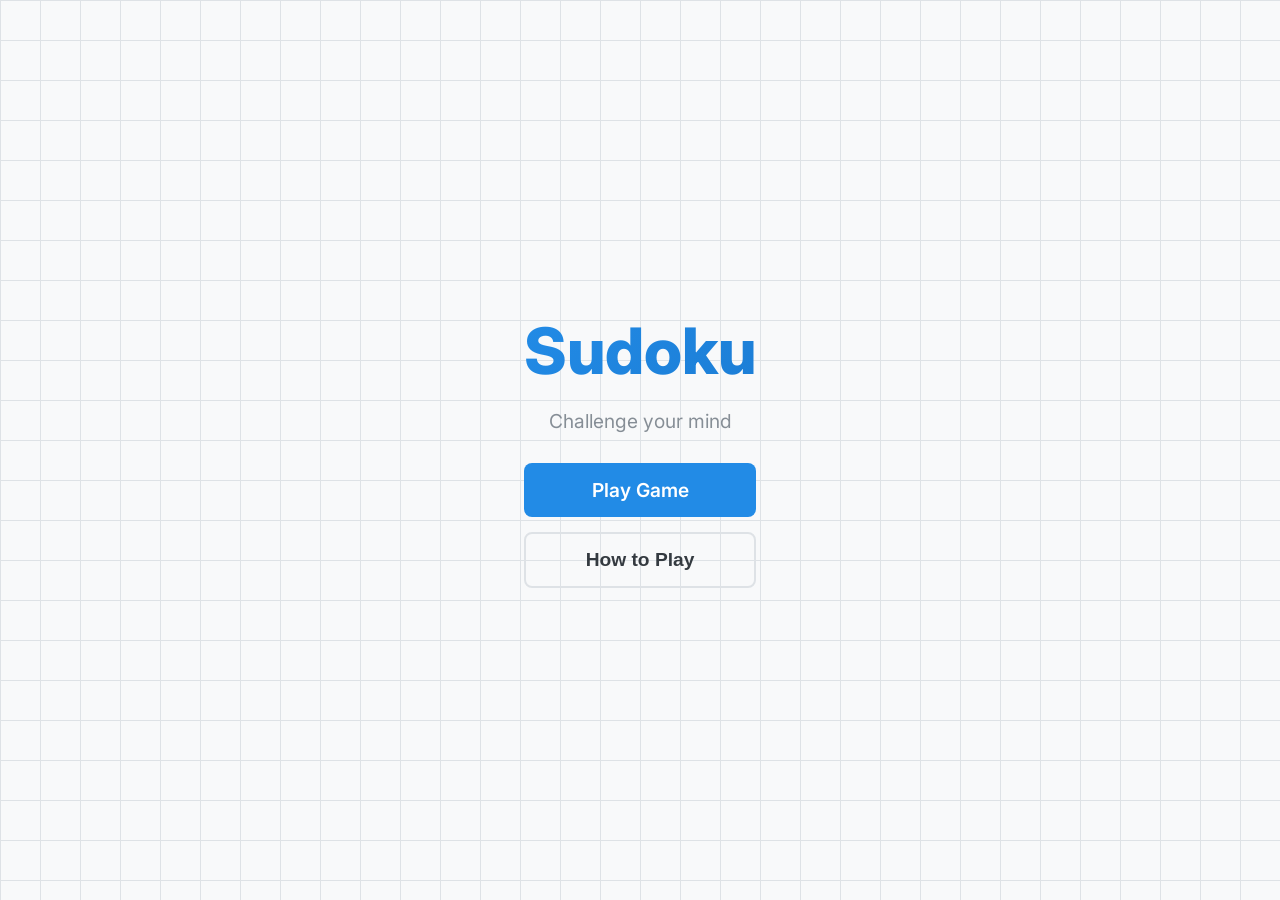
==== homepage.html @ 2845a226 "Migration" ====
<!DOCTYPE html>
<html lang="en">
<head>
    <meta charset="UTF-8">
    <meta name="viewport" content="width=device-width, initial-scale=1.0">
    <title>Sudoku - Home</title>
    <link rel="stylesheet" href="style.css">
    <link href="https://fonts.googleapis.com/css2?family=Inter:wght@400;500;600;700&display=swap" rel="stylesheet">
</head>
<body>
    <div id="bg-numbers" class="bg-numbers"></div>
    <div class="home-container">
        <div class="hero-section">
            <h1 class="main-title">Sudoku</h1>
            <p class="subtitle">Challenge your mind</p>
            
            <div class="home-actions">
                <a href="index.html" class="primary-btn large-btn">Play Game</a>
                <button id="how-to-play-btn" class="secondary-btn large-btn">How to Play</button>
            </div>
        </div>

        <div id="how-to-play-modal" class="modal hidden">
            <div class="modal-content">
                <div class="modal-header">
                    <h2>How to Play</h2>
                    <button id="close-modal-btn" class="close-btn">&times;</button>
                </div>
                <div class="modal-body">
                    <div class="instruction-step">
                        <span class="step-number">1</span>
                        <p>Fill the grid so that every row, column, and 3x3 box contains the digits 1 through 9.</p>
                    </div>
                    <div class="instruction-step">
                        <span class="step-number">2</span>
                        <p>Each number can only appear once in each row, column, and box.</p>
                    </div>
                    <div class="instruction-step">
                        <span class="step-number">3</span>
                        <p>Use logic to deduce the missing numbers. No guessing required!</p>
                    </div>
                    <div class="instruction-step">
                        <span class="step-number">4</span>
                        <p>Use <strong>Notes</strong> mode to jot down possibilities if you get stuck.</p>
                    </div>
                </div>
            </div>
        </div>
    </div>

    <script>
        // Simple script for the modal
        document.addEventListener('DOMContentLoaded', () => {
            const modal = document.getElementById('how-to-play-modal');
            const btn = document.getElementById('how-to-play-btn');
            const closeBtn = document.getElementById('close-modal-btn');

            // Check for dark mode preference
            if (window.matchMedia && window.matchMedia('(prefers-color-scheme: dark)').matches) {
                document.documentElement.setAttribute('data-theme', 'dark');
            }

            btn.addEventListener('click', () => {
                modal.classList.remove('hidden');
            });

            closeBtn.addEventListener('click', () => {
                modal.classList.add('hidden');
            });

            window.addEventListener('click', (e) => {
                if (e.target === modal) {
                    modal.classList.add('hidden');
                }
            });

            // Background Numbers Animation
            const bgContainer = document.getElementById('bg-numbers');
            const gridSize = 40; // Must match CSS background-size

            function spawnNumber() {
                const num = Math.floor(Math.random() * 9) + 1;
                const el = document.createElement('div');
                el.classList.add('bg-number');
                el.textContent = num;

                // Random grid position
                const cols = Math.ceil(window.innerWidth / gridSize);
                const rows = Math.ceil(window.innerHeight / gridSize);
                const c = Math.floor(Math.random() * cols);
                const r = Math.floor(Math.random() * rows);

                el.style.left = (c * gridSize) + 'px';
                el.style.top = (r * gridSize) + 'px';
                
                // Random animation duration
                const duration = 2000 + Math.random() * 3000;
                el.style.animation = `fadeNumber ${duration}ms ease-in-out forwards`;

                bgContainer.appendChild(el);

                setTimeout(() => {
                    el.remove();
                }, duration);
            }

            // Spawn a number every 300ms
            setInterval(spawnNumber, 300);
        });
    </script>
</body>
</html>
---- style.css ----
:root {
    --bg-color: #f8f9fa;
    --text-color: #343a40;
    --board-bg: #ffffff;
    --grid-line: #dee2e6;
    --grid-line-thick: #343a40;
    --cell-hover: #e9ecef;
    --selected-cell: #e7f5ff;
    --highlighted-cell: #f1f3f5;
    --same-num-highlight: #d0ebff;
    --primary-color: #228be6;
    --primary-hover: #1c7ed6;
    --secondary-color: #868e96;
    --error-color: #fa5252;
    --success-color: #40c057;
    --fixed-num-color: #212529;
    --user-num-color: #228be6;
    --shadow: 0 4px 6px rgba(0, 0, 0, 0.05);
    --radius: 8px;
    --font-family: 'Inter', -apple-system, BlinkMacSystemFont, sans-serif;
}

[data-theme="dark"] {
    --bg-color: #212529;
    --text-color: #f8f9fa;
    --board-bg: #343a40;
    --grid-line: #495057;
    --grid-line-thick: #adb5bd;
    --cell-hover: #3b4248;
    --selected-cell: #1864ab;
    --highlighted-cell: #2c3137;
    --same-num-highlight: #1971c2;
    --primary-color: #4dabf7;
    --primary-hover: #339af0;
    --secondary-color: #adb5bd;
    --error-color: #ff6b6b;
    --success-color: #51cf66;
    --fixed-num-color: #e9ecef;
    --user-num-color: #74c0fc;
    --shadow: 0 4px 6px rgba(0, 0, 0, 0.3);
}

* {
    box-sizing: border-box;
    margin: 0;
    padding: 0;
    user-select: none;
    -webkit-tap-highlight-color: transparent;
}

body {
    background-color: var(--bg-color);
    color: var(--text-color);
    font-family: var(--font-family);
    min-height: 100vh;
    display: flex;
    justify-content: center;
    transition: background-color 0.3s, color 0.3s;
}

.app-container {
    width: 100%;
    max-width: 500px;
    padding: 20px;
    display: flex;
    flex-direction: column;
    gap: 20px;
    height: 100vh; /* Full viewport height for mobile */
}

/* Header */
header {
    display: flex;
    flex-direction: column;
    gap: 15px;
}

.header-top {
    display: flex;
    justify-content: space-between;
    align-items: center;
}

h1 {
    font-size: 1.8rem;
    font-weight: 700;
}

.theme-toggle {
    cursor: pointer;
    padding: 8px;
    border-radius: 50%;
    transition: background-color 0.2s;
}

.theme-toggle:hover {
    background-color: var(--cell-hover);
}

.game-info {
    display: flex;
    justify-content: space-between;
    align-items: center;
}

.difficulty-selector {
    display: flex;
    background-color: var(--grid-line);
    padding: 4px;
    border-radius: 20px;
    gap: 4px;
}

.diff-btn {
    background: transparent;
    border: none;
    padding: 6px 12px;
    border-radius: 16px;
    font-size: 0.85rem;
    font-weight: 500;
    color: var(--text-color);
    cursor: pointer;
    transition: all 0.2s;
    opacity: 0.7;
}

.diff-btn.active {
    background-color: var(--board-bg);
    box-shadow: 0 2px 4px rgba(0,0,0,0.1);
    opacity: 1;
    color: var(--primary-color);
}

.timer {
    font-family: monospace;
    font-size: 1.1rem;
    font-weight: 600;
}

/* Board */
.game-board-container {
    flex: 1;
    display: flex;
    justify-content: center;
    align-items: center;
    width: 100%;
}

.board {
    display: grid;
    grid-template-columns: repeat(9, 1fr);
    grid-template-rows: repeat(9, 1fr);
    width: 100%;
    aspect-ratio: 1;
    background-color: var(--grid-line-thick);
    border: 2px solid var(--grid-line-thick);
    gap: 1px;
    box-shadow: var(--shadow);
}

.cell {
    background-color: var(--board-bg);
    display: flex;
    justify-content: center;
    align-items: center;
    font-size: 1.5rem;
    font-weight: 500;
    cursor: pointer;
    color: var(--user-num-color);
    position: relative;
}

/* Grid Lines Logic */
.cell:nth-child(3n) {
    border-right: 2px solid var(--grid-line-thick);
}
.cell:nth-child(9n) {
    border-right: none;
}
.cell:nth-child(n+19):nth-child(-n+27),
.cell:nth-child(n+46):nth-child(-n+54) {
    border-bottom: 2px solid var(--grid-line-thick);
}
/* Fix for gap based grid */
.board {
    gap: 0;
    background-color: var(--grid-line-thick);
}
.cell {
    border: 1px solid var(--grid-line);
}
.cell:nth-child(3n) {
    border-right: 2px solid var(--grid-line-thick);
}
.cell:nth-child(9n) {
    border-right: 1px solid var(--grid-line);
}
.cell:nth-child(n+19):nth-child(-n+27),
.cell:nth-child(n+46):nth-child(-n+54) {
    border-bottom: 2px solid var(--grid-line-thick);
}
.cell:nth-child(n+73) {
    border-bottom: none;
}
.cell:nth-child(9n) {
    border-right: none;
}

/* Cell States */
.cell.fixed {
    color: var(--fixed-num-color);
    font-weight: 700;
}

.cell.selected {
    background-color: var(--selected-cell);
}

.cell.highlighted {
    background-color: var(--highlighted-cell);
}

.cell.same-num {
    background-color: var(--same-num-highlight);
}

.cell.error {
    background-color: rgba(250, 82, 82, 0.2);
    color: var(--error-color);
}

/* Controls */
.controls-area {
    display: flex;
    flex-direction: column;
    gap: 15px;
    padding-bottom: 20px;
}

.numpad {
    display: grid;
    grid-template-columns: repeat(9, 1fr);
    gap: 5px;
}

.num-btn {
    aspect-ratio: 1; /* Square buttons */
    background-color: var(--board-bg);
    border: 1px solid var(--grid-line);
    border-radius: var(--radius);
    color: var(--primary-color);
    font-size: 1.2rem;
    font-weight: 600;
    cursor: pointer;
    transition: all 0.1s;
    display: flex;
    justify-content: center;
    align-items: center;
}

.num-btn:active {
    transform: scale(0.95);
    background-color: var(--cell-hover);
}

.action-buttons {
    display: flex;
    justify-content: space-around;
    gap: 10px;
}

.action-btn {
    display: flex;
    flex-direction: column;
    align-items: center;
    gap: 5px;
    background: none;
    border: none;
    color: var(--secondary-color);
    cursor: pointer;
    font-size: 0.8rem;
    font-weight: 500;
}

.action-btn svg {
    stroke: var(--secondary-color);
    transition: stroke 0.2s;
}

.action-btn:hover svg, .action-btn:active svg {
    stroke: var(--primary-color);
}
.action-btn:hover span, .action-btn:active span {
    color: var(--primary-color);
}

.game-actions {
    display: flex;
    gap: 15px;
}

.primary-btn, .secondary-btn {
    flex: 1;
    padding: 12px;
    border-radius: var(--radius);
    border: none;
    font-size: 1rem;
    font-weight: 600;
    cursor: pointer;
    transition: opacity 0.2s;
}

.primary-btn {
    background-color: var(--primary-color);
    color: white;
}

.secondary-btn {
    background-color: transparent;
    border: 2px solid var(--grid-line);
    color: var(--text-color);
}

.primary-btn:hover, .secondary-btn:hover {
    opacity: 0.9;
}

/* Toast Message */
.toast {
    position: fixed;
    bottom: 30px;
    left: 50%;
    transform: translateX(-50%);
    background-color: var(--text-color);
    color: var(--bg-color);
    padding: 10px 20px;
    border-radius: 20px;
    font-size: 0.9rem;
    opacity: 1;
    transition: opacity 0.3s;
    z-index: 100;
    box-shadow: 0 4px 12px rgba(0,0,0,0.15);
}

.toast.hidden {
    opacity: 0;
    pointer-events: none;
}

/* Responsive Adjustments */
@media (max-width: 400px) {
    .app-container {
        padding: 10px;
    }
    
    .cell {
        font-size: 1.2rem;
    }
    
    .numpad {
        gap: 3px;
    }
    
    .num-btn {
        font-size: 1rem;
        border-radius: 4px;
    }
}

@media (min-height: 800px) {
    .app-container {
        justify-content: center;
    }
}

/* Homepage Styles */
.home-container {
    display: flex;
    justify-content: center;
    align-items: center;
    min-height: 100vh;
    width: 100%;
    padding: 20px;
    background-image: 
        linear-gradient(var(--grid-line) 1px, transparent 1px),
        linear-gradient(90deg, var(--grid-line) 1px, transparent 1px);
    background-size: 40px 40px;
    background-position: 0 0;
}

.hero-section {
    text-align: center;
    display: flex;
    flex-direction: column;
    align-items: center;
    gap: 30px;
    animation: fadeIn 0.8s ease-out;
}

.main-title {
    font-size: 4rem;
    font-weight: 800;
    background: linear-gradient(135deg, var(--primary-color), var(--primary-hover));
    -webkit-background-clip: text;
    -webkit-text-fill-color: transparent;
    margin-bottom: 10px;
}

.subtitle {
    font-size: 1.2rem;
    color: var(--secondary-color);
    margin-top: -20px;
}

.home-actions {
    display: flex;
    flex-direction: column;
    gap: 15px;
    width: 100%;
    max-width: 300px;
}

.large-btn {
    padding: 15px 30px;
    font-size: 1.2rem;
    text-decoration: none;
    display: flex;
    justify-content: center;
    align-items: center;
    transition: transform 0.2s, box-shadow 0.2s;
}

.large-btn:hover {
    transform: translateY(-2px);
    box-shadow: 0 6px 12px rgba(0,0,0,0.15);
}

/* Modal Styles */
.modal {
    position: fixed;
    top: 0;
    left: 0;
    width: 100%;
    height: 100%;
    background-color: rgba(0, 0, 0, 0.5);
    display: flex;
    justify-content: center;
    align-items: center;
    z-index: 1000;
    opacity: 1;
    transition: opacity 0.3s;
    backdrop-filter: blur(5px);
}

.modal.hidden {
    opacity: 0;
    pointer-events: none;
}

.modal-content {
    background-color: var(--bg-color);
    padding: 30px;
    border-radius: 20px;
    width: 90%;
    max-width: 500px;
    box-shadow: 0 10px 25px rgba(0,0,0,0.2);
    transform: scale(1);
    transition: transform 0.3s;
    border: 1px solid var(--grid-line);
}

.modal.hidden .modal-content {
    transform: scale(0.9);
}

.modal-header {
    display: flex;
    justify-content: space-between;
    align-items: center;
    margin-bottom: 20px;
    border-bottom: 1px solid var(--grid-line);
    padding-bottom: 15px;
}

.modal-header h2 {
    color: var(--text-color);
    font-size: 1.5rem;
}

.close-btn {
    background: none;
    border: none;
    font-size: 2rem;
    color: var(--secondary-color);
    cursor: pointer;
    line-height: 1;
}

.close-btn:hover {
    color: var(--error-color);
}

.modal-body {
    display: flex;
    flex-direction: column;
    gap: 20px;
}

.instruction-step {
    display: flex;
    align-items: flex-start;
    gap: 15px;
}

.step-number {
    background-color: var(--primary-color);
    color: white;
    width: 30px;
    height: 30px;
    border-radius: 50%;
    display: flex;
    justify-content: center;
    align-items: center;
    font-weight: bold;
    flex-shrink: 0;
}

.instruction-step p {
    color: var(--text-color);
    line-height: 1.5;
    margin-top: 3px;
}

@keyframes fadeIn {
    from { opacity: 0; transform: translateY(20px); }
    to { opacity: 1; transform: translateY(0); }
}

.back-btn {
    color: var(--text-color);
    display: flex;
    align-items: center;
    justify-content: center;
    padding: 8px;
    border-radius: 50%;
    transition: background-color 0.2s;
}

.back-btn:hover {
    background-color: var(--cell-hover);
    color: var(--primary-color);
}

/* Background Numbers Animation */
.bg-numbers {
    position: fixed;
    top: 0;
    left: 0;
    width: 100%;
    height: 100%;
    pointer-events: none;
    z-index: 0; /* Behind content but above body background */
    overflow: hidden;
}

.home-container {
    position: relative;
    z-index: 1; /* Ensure content is above numbers */
}

.bg-number {
    position: absolute;
    font-family: var(--font-family);
    font-weight: bold;
    color: var(--text-color);
    opacity: 0;
    display: flex;
    justify-content: center;
    align-items: center;
    width: 40px; /* Match grid size */
    height: 40px;
    font-size: 1.2rem;
}

@keyframes fadeNumber {
    0% { opacity: 0; transform: scale(0.8); }
    50% { opacity: 0.15; transform: scale(1); } /* Subtle opacity */
    100% { opacity: 0; transform: scale(0.8); }
}
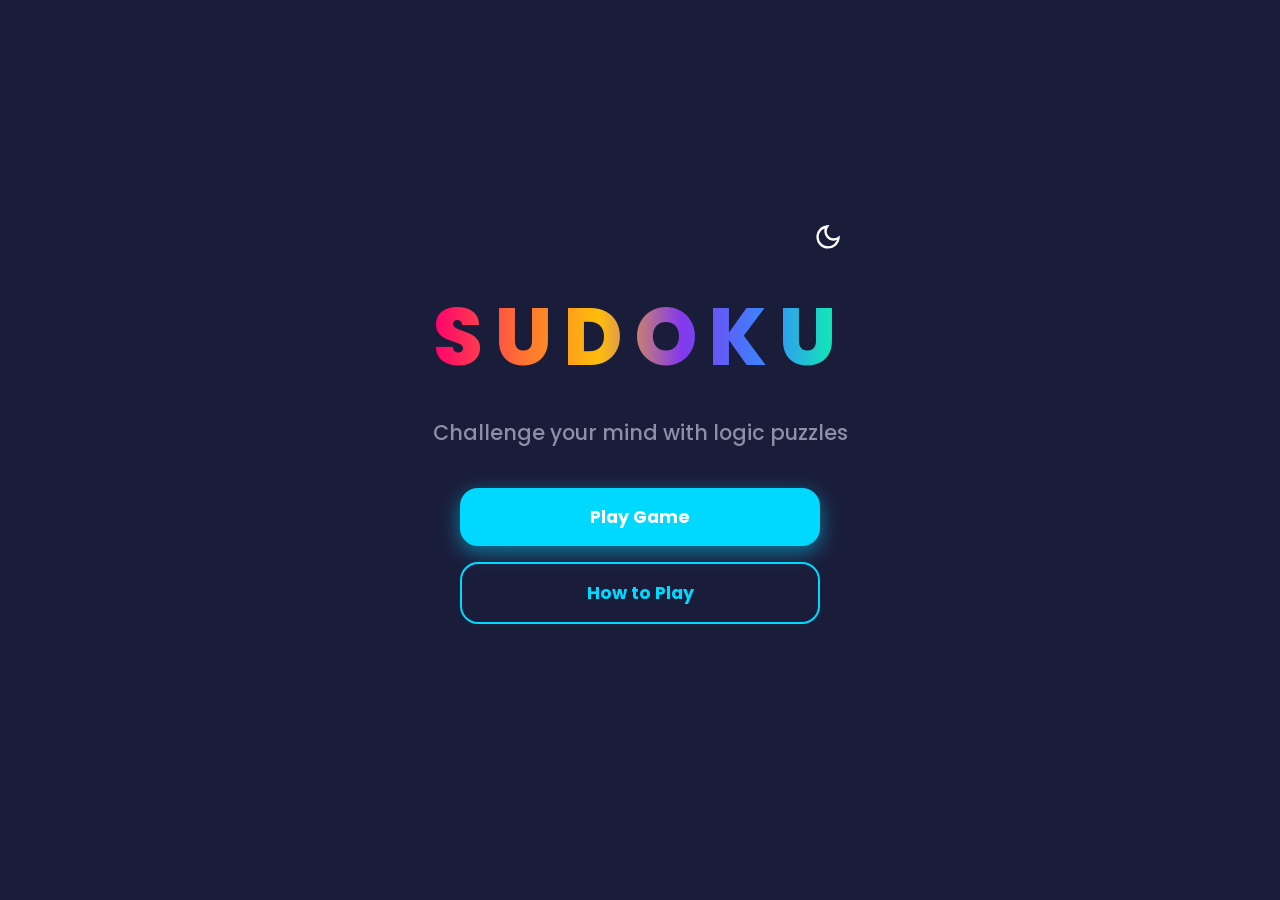
==== commit efd073f3: "updated ui" ====
--- a/homepage.html
+++ b/homepage.html
@@ -1,18 +1,28 @@
 <!DOCTYPE html>
-<html lang="en">
+<html lang="en" data-theme="dark">
 <head>
     <meta charset="UTF-8">
-    <meta name="viewport" content="width=device-width, initial-scale=1.0">
+    <meta name="viewport" content="width=device-width, initial-scale=1.0, maximum-scale=5.0, user-scalable=yes">
+    <meta name="description" content="Sudoku - Challenge your mind with logic puzzles">
     <title>Sudoku - Home</title>
     <link rel="stylesheet" href="style.css">
-    <link href="https://fonts.googleapis.com/css2?family=Inter:wght@400;500;600;700&display=swap" rel="stylesheet">
+    <link href="https://fonts.googleapis.com/css2?family=Poppins:wght@400;500;600;700;800&display=swap" rel="stylesheet">
 </head>
 <body>
-    <div id="bg-numbers" class="bg-numbers"></div>
     <div class="home-container">
         <div class="hero-section">
-            <h1 class="main-title">Sudoku</h1>
-            <p class="subtitle">Challenge your mind</p>
+            <div class="theme-toggle" id="theme-toggle" title="Toggle Theme">
+                <svg class="sun-icon" width="28" height="28" viewBox="0 0 24 24" fill="none" stroke="currentColor" stroke-width="2">
+                    <circle cx="12" cy="12" r="5"></circle>
+                    <path d="M12 1v2M12 21v2M4.22 4.22l1.42 1.42M18.36 18.36l1.42 1.42M1 12h2M21 12h2M4.22 19.78l1.42-1.42M18.36 5.64l1.42-1.42"></path>
+                </svg>
+                <svg class="moon-icon" width="28" height="28" viewBox="0 0 24 24" fill="none" stroke="currentColor" stroke-width="2">
+                    <path d="M21 12.79A9 9 0 1 1 11.21 3 7 7 0 0 0 21 12.79z"></path>
+                </svg>
+            </div>
+            
+            <h1 class="gradient-title hero-title">SUDOKU</h1>
+            <p class="subtitle">Challenge your mind with logic puzzles</p>
             
             <div class="home-actions">
                 <a href="index.html" class="primary-btn large-btn">Play Game</a>
@@ -23,7 +33,7 @@
         <div id="how-to-play-modal" class="modal hidden">
             <div class="modal-content">
                 <div class="modal-header">
-                    <h2>How to Play</h2>
+                    <h2>How to Play Sudoku</h2>
                     <button id="close-modal-btn" class="close-btn">&times;</button>
                 </div>
                 <div class="modal-body">
@@ -54,11 +64,17 @@
             const modal = document.getElementById('how-to-play-modal');
             const btn = document.getElementById('how-to-play-btn');
             const closeBtn = document.getElementById('close-modal-btn');
+            const themeToggle = document.getElementById('theme-toggle');
 
-            // Check for dark mode preference
-            if (window.matchMedia && window.matchMedia('(prefers-color-scheme: dark)').matches) {
-                document.documentElement.setAttribute('data-theme', 'dark');
-            }
+            // Theme toggle
+            themeToggle.addEventListener('click', () => {
+                const html = document.documentElement;
+                if (html.getAttribute('data-theme') === 'dark') {
+                    html.setAttribute('data-theme', 'light');
+                } else {
+                    html.setAttribute('data-theme', 'dark');
+                }
+            });
 
             btn.addEventListener('click', () => {
                 modal.classList.remove('hidden');
@@ -73,39 +89,6 @@
                     modal.classList.add('hidden');
                 }
             });
-
-            // Background Numbers Animation
-            const bgContainer = document.getElementById('bg-numbers');
-            const gridSize = 40; // Must match CSS background-size
-
-            function spawnNumber() {
-                const num = Math.floor(Math.random() * 9) + 1;
-                const el = document.createElement('div');
-                el.classList.add('bg-number');
-                el.textContent = num;
-
-                // Random grid position
-                const cols = Math.ceil(window.innerWidth / gridSize);
-                const rows = Math.ceil(window.innerHeight / gridSize);
-                const c = Math.floor(Math.random() * cols);
-                const r = Math.floor(Math.random() * rows);
-
-                el.style.left = (c * gridSize) + 'px';
-                el.style.top = (r * gridSize) + 'px';
-                
-                // Random animation duration
-                const duration = 2000 + Math.random() * 3000;
-                el.style.animation = `fadeNumber ${duration}ms ease-in-out forwards`;
-
-                bgContainer.appendChild(el);
-
-                setTimeout(() => {
-                    el.remove();
-                }, duration);
-            }
-
-            // Spawn a number every 300ms
-            setInterval(spawnNumber, 300);
         });
     </script>
 </body>
--- a/style.css
+++ b/style.css
@@ -1,43 +1,47 @@
 :root {
-    --bg-color: #f8f9fa;
-    --text-color: #343a40;
+    --bg-color: #f5f7fb;
+    --text-color: #1a1a2e;
     --board-bg: #ffffff;
-    --grid-line: #dee2e6;
-    --grid-line-thick: #343a40;
-    --cell-hover: #e9ecef;
-    --selected-cell: #e7f5ff;
-    --highlighted-cell: #f1f3f5;
-    --same-num-highlight: #d0ebff;
-    --primary-color: #228be6;
-    --primary-hover: #1c7ed6;
-    --secondary-color: #868e96;
-    --error-color: #fa5252;
-    --success-color: #40c057;
-    --fixed-num-color: #212529;
-    --user-num-color: #228be6;
-    --shadow: 0 4px 6px rgba(0, 0, 0, 0.05);
-    --radius: 8px;
-    --font-family: 'Inter', -apple-system, BlinkMacSystemFont, sans-serif;
+    --cell-bg: #fafbff;
+    --grid-line: #e8ecf5;
+    --grid-line-thick: #d0d5e3;
+    --cell-hover: #f0f3fb;
+    --selected-cell: #dfe6ff;
+    --highlighted-cell: #eef2ff;
+    --same-num-highlight: #d4ddff;
+    --primary-color: #c428d4;
+    --primary-hover: #b022c0;
+    --secondary-color: #8b8fa8;
+    --error-color: #ef4444;
+    --success-color: #10b981;
+    --fixed-num-color: #2a2a3e;
+    --user-num-color: #8338ec;
+    --shadow: 0 4px 12px rgba(0, 0, 0, 0.06);
+    --button-shadow: 0 4px 16px rgba(196, 40, 212, 0.35);
+    --radius: 16px;
+    --font-family: 'Poppins', -apple-system, BlinkMacSystemFont, sans-serif;
 }
 
 [data-theme="dark"] {
-    --bg-color: #212529;
-    --text-color: #f8f9fa;
-    --board-bg: #343a40;
-    --grid-line: #495057;
-    --grid-line-thick: #adb5bd;
-    --cell-hover: #3b4248;
-    --selected-cell: #1864ab;
-    --highlighted-cell: #2c3137;
-    --same-num-highlight: #1971c2;
-    --primary-color: #4dabf7;
-    --primary-hover: #339af0;
-    --secondary-color: #adb5bd;
-    --error-color: #ff6b6b;
-    --success-color: #51cf66;
-    --fixed-num-color: #e9ecef;
-    --user-num-color: #74c0fc;
-    --shadow: 0 4px 6px rgba(0, 0, 0, 0.3);
+    --bg-color: #1a1d3a;
+    --text-color: #ffffff;
+    --board-bg: #16192d;
+    --cell-bg: #17192d;
+    --grid-line: #353a5e;
+    --grid-line-thick: #484d72;
+    --cell-hover: #353a60;
+    --selected-cell: #4a68b8;
+    --highlighted-cell: #31365a;
+    --same-num-highlight: #5573c5;
+    --primary-color: #00d9ff;
+    --primary-hover: #00bfe6;
+    --secondary-color: #8b8fa8;
+    --error-color: #f87171;
+    --success-color: #34d399;
+    --fixed-num-color: #ffffff;
+    --user-num-color: #a8c5ff;
+    --shadow: 0 12px 40px rgba(0, 0, 0, 0.7);
+    --button-shadow: 0 6px 20px rgba(0, 217, 255, 0.5);
 }
 
 * {
@@ -55,86 +59,178 @@
     min-height: 100vh;
     display: flex;
     justify-content: center;
-    transition: background-color 0.3s, color 0.3s;
+    transition: background-color 0.3s ease, color 0.3s ease;
+    overflow-x: hidden;
 }
 
 .app-container {
     width: 100%;
     max-width: 500px;
-    padding: 20px;
+    padding: 16px;
     display: flex;
     flex-direction: column;
-    gap: 20px;
-    height: 100vh; /* Full viewport height for mobile */
+    gap: 16px;
+    min-height: 100vh;
+    max-height: 100vh;
+    margin: 0 auto;
+    overflow-y: auto;
 }
 
 /* Header */
 header {
     display: flex;
     flex-direction: column;
-    gap: 15px;
+    gap: 12px;
+    flex-shrink: 0;
 }
 
 .header-top {
-    display: flex;
-    justify-content: space-between;
-    align-items: center;
-}
-
-h1 {
-    font-size: 1.8rem;
-    font-weight: 700;
+    display: grid;
+    grid-template-columns: 40px 1fr 40px;
+    align-items: center;
+    gap: 8px;
+}
+
+.back-btn {
+    display: flex;
+    align-items: center;
+    justify-content: center;
+    width: 40px;
+    height: 40px;
+    border-radius: 50%;
+    background-color: transparent;
+    color: var(--text-color);
+    text-decoration: none;
+    transition: background-color 0.2s;
+}
+
+.back-btn:hover {
+    background-color: var(--cell-hover);
+}
+
+.back-btn svg {
+    stroke: var(--text-color);
+}
+
+.gradient-title {
+    font-size: 1.6rem;
+    font-weight: 800;
+    letter-spacing: 0.1em;
+    background: linear-gradient(90deg, 
+        #ff006e 0%, 
+        #ff6b35 20%, 
+        #ffbe0b 40%, 
+        #8338ec 60%, 
+        #3a86ff 80%, 
+        #06ffa5 100%
+    );
+    -webkit-background-clip: text;
+    -webkit-text-fill-color: transparent;
+    background-clip: text;
+    text-align: center;
+    margin: 0;
 }
 
 .theme-toggle {
     cursor: pointer;
-    padding: 8px;
+    width: 40px;
+    height: 40px;
+    display: flex;
+    align-items: center;
+    justify-content: center;
     border-radius: 50%;
     transition: background-color 0.2s;
+    position: relative;
 }
 
 .theme-toggle:hover {
     background-color: var(--cell-hover);
 }
 
+.theme-toggle svg {
+    position: absolute;
+    stroke: var(--text-color);
+    transition: opacity 0.3s, transform 0.3s;
+}
+
+[data-theme="dark"] .sun-icon {
+    opacity: 0;
+    transform: rotate(180deg);
+}
+
+[data-theme="dark"] .moon-icon {
+    opacity: 1;
+    transform: rotate(0deg);
+}
+
+[data-theme="light"] .sun-icon {
+    opacity: 1;
+    transform: rotate(0deg);
+}
+
+[data-theme="light"] .moon-icon {
+    opacity: 0;
+    transform: rotate(-180deg);
+}
+
 .game-info {
     display: flex;
     justify-content: space-between;
     align-items: center;
+    gap: 10px;
 }
 
 .difficulty-selector {
     display: flex;
-    background-color: var(--grid-line);
+    background-color: var(--cell-bg);
     padding: 4px;
-    border-radius: 20px;
+    border-radius: 24px;
     gap: 4px;
+    align-items: center;
 }
 
 .diff-btn {
     background: transparent;
     border: none;
-    padding: 6px 12px;
-    border-radius: 16px;
+    padding: 7px 14px;
+    border-radius: 20px;
     font-size: 0.85rem;
-    font-weight: 500;
+    font-weight: 600;
     color: var(--text-color);
     cursor: pointer;
-    transition: all 0.2s;
-    opacity: 0.7;
+    transition: all 0.2s ease;
+    font-family: var(--font-family);
+    white-space: nowrap;
 }
 
 .diff-btn.active {
-    background-color: var(--board-bg);
-    box-shadow: 0 2px 4px rgba(0,0,0,0.1);
-    opacity: 1;
+    background-color: var(--primary-color);
+    color: #ffffff;
+    box-shadow: var(--button-shadow);
+}
+
+.timer-container {
+    display: flex;
+    align-items: center;
+    gap: 6px;
+    background-color: var(--cell-bg);
+    padding: 7px 12px;
+    border-radius: 20px;
+    justify-content: center;
+}
+
+.timer-container svg {
+    stroke: var(--primary-color);
+}
+
+.timer {
+    font-family: 'Courier New', monospace;
+    font-size: 0.95rem;
+    font-weight: 700;
     color: var(--primary-color);
-}
-
-.timer {
-    font-family: monospace;
-    font-size: 1.1rem;
-    font-weight: 600;
+    min-width: 45px;
+    text-align: center;
+    line-height: 1;
 }
 
 /* Board */
@@ -144,6 +240,8 @@
     justify-content: center;
     align-items: center;
     width: 100%;
+    min-height: 0;
+    overflow: hidden;
 }
 
 .board {
@@ -151,59 +249,54 @@
     grid-template-columns: repeat(9, 1fr);
     grid-template-rows: repeat(9, 1fr);
     width: 100%;
+    max-width: 100%;
+    max-height: 100%;
     aspect-ratio: 1;
     background-color: var(--grid-line-thick);
-    border: 2px solid var(--grid-line-thick);
-    gap: 1px;
+    border-radius: 20px;
+    padding: 10px;
+    gap: 2px;
     box-shadow: var(--shadow);
+    overflow: hidden;
+    margin: 0;
 }
 
 .cell {
-    background-color: var(--board-bg);
-    display: flex;
-    justify-content: center;
-    align-items: center;
-    font-size: 1.5rem;
-    font-weight: 500;
+    background-color: var(--cell-bg);
+    display: flex;
+    justify-content: center;
+    align-items: center;
+    font-size: 1.2rem;
+    font-weight: 700;
     cursor: pointer;
     color: var(--user-num-color);
     position: relative;
-}
-
-/* Grid Lines Logic */
-.cell:nth-child(3n) {
-    border-right: 2px solid var(--grid-line-thick);
-}
-.cell:nth-child(9n) {
-    border-right: none;
-}
+    transition: all 0.15s ease;
+    border-radius: 4px;
+}
+
+/* Add thicker gaps between 3x3 blocks */
+.cell:nth-child(3n):not(:nth-child(9n)) {
+    margin-right: 4px;
+}
+
 .cell:nth-child(n+19):nth-child(-n+27),
 .cell:nth-child(n+46):nth-child(-n+54) {
-    border-bottom: 2px solid var(--grid-line-thick);
-}
-/* Fix for gap based grid */
-.board {
-    gap: 0;
-    background-color: var(--grid-line-thick);
-}
-.cell {
-    border: 1px solid var(--grid-line);
-}
-.cell:nth-child(3n) {
-    border-right: 2px solid var(--grid-line-thick);
-}
-.cell:nth-child(9n) {
-    border-right: 1px solid var(--grid-line);
-}
-.cell:nth-child(n+19):nth-child(-n+27),
-.cell:nth-child(n+46):nth-child(-n+54) {
-    border-bottom: 2px solid var(--grid-line-thick);
-}
-.cell:nth-child(n+73) {
-    border-bottom: none;
-}
-.cell:nth-child(9n) {
-    border-right: none;
+    margin-bottom: 4px;
+}
+
+/* Rounded corners for first and last cells */
+.cell:nth-child(1) {
+    border-top-left-radius: 16px;
+}
+.cell:nth-child(9) {
+    border-top-right-radius: 16px;
+}
+.cell:nth-child(73) {
+    border-bottom-left-radius: 16px;
+}
+.cell:nth-child(81) {
+    border-bottom-right-radius: 16px;
 }
 
 /* Cell States */
@@ -214,6 +307,9 @@
 
 .cell.selected {
     background-color: var(--selected-cell);
+    transform: scale(0.97);
+    box-shadow: 0 0 0 3px var(--primary-color), 0 4px 12px rgba(0, 217, 255, 0.3);
+    z-index: 10;
 }
 
 .cell.highlighted {
@@ -225,121 +321,187 @@
 }
 
 .cell.error {
-    background-color: rgba(250, 82, 82, 0.2);
+    background-color: rgba(248, 113, 113, 0.3);
     color: var(--error-color);
+    animation: shake 0.3s;
+}
+
+@keyframes shake {
+    0%, 100% { transform: translateX(0); }
+    25% { transform: translateX(-4px); }
+    75% { transform: translateX(4px); }
 }
 
 /* Controls */
 .controls-area {
     display: flex;
     flex-direction: column;
-    gap: 15px;
-    padding-bottom: 20px;
+    gap: 14px;
+    padding-bottom: 8px;
+    width: 100%;
+    flex-shrink: 0;
 }
 
 .numpad {
     display: grid;
     grid-template-columns: repeat(9, 1fr);
-    gap: 5px;
+    gap: 7px;
+    width: 100%;
 }
 
 .num-btn {
-    aspect-ratio: 1; /* Square buttons */
-    background-color: var(--board-bg);
-    border: 1px solid var(--grid-line);
-    border-radius: var(--radius);
-    color: var(--primary-color);
-    font-size: 1.2rem;
-    font-weight: 600;
+    aspect-ratio: 1;
+    width: 100%;
+    background-color: transparent;
+    border: none;
+    border-radius: 10px;
     cursor: pointer;
-    transition: all 0.1s;
-    display: flex;
-    justify-content: center;
-    align-items: center;
+    transition: all 0.2s ease;
+    display: flex;
+    justify-content: center;
+    align-items: center;
+    padding: 0;
 }
 
 .num-btn:active {
-    transform: scale(0.95);
-    background-color: var(--cell-hover);
+    transform: scale(0.9);
+}
+
+.gradient-num {
+    background: linear-gradient(135deg, 
+        #ff006e 0%, 
+        #ff6b35 15%, 
+        #ffbe0b 30%, 
+        #8338ec 50%, 
+        #3a86ff 70%, 
+        #06ffa5 100%
+    );
+    -webkit-background-clip: text;
+    -webkit-text-fill-color: transparent;
+    background-clip: text;
+    font-weight: 800;
+    font-size: 1.3rem;
 }
 
 .action-buttons {
     display: flex;
-    justify-content: space-around;
-    gap: 10px;
+    justify-content: space-evenly;
+    align-items: center;
+    gap: 8px;
+    width: 100%;
 }
 
 .action-btn {
     display: flex;
     flex-direction: column;
     align-items: center;
-    gap: 5px;
+    justify-content: center;
+    gap: 3px;
     background: none;
     border: none;
     color: var(--secondary-color);
     cursor: pointer;
-    font-size: 0.8rem;
+    font-size: 0.7rem;
     font-weight: 500;
+    font-family: var(--font-family);
+    transition: all 0.2s;
+    padding: 6px 8px;
+    border-radius: 10px;
+    flex: 1;
 }
 
 .action-btn svg {
     stroke: var(--secondary-color);
     transition: stroke 0.2s;
-}
-
-.action-btn:hover svg, .action-btn:active svg {
+    width: 22px;
+    height: 22px;
+}
+
+.action-btn:hover,
+.action-btn:active {
+    background-color: var(--cell-hover);
+}
+
+.action-btn:hover svg, 
+.action-btn:active svg,
+.action-btn.active svg {
     stroke: var(--primary-color);
 }
-.action-btn:hover span, .action-btn:active span {
+
+.action-btn:hover span, 
+.action-btn:active span,
+.action-btn.active span {
     color: var(--primary-color);
 }
 
 .game-actions {
     display: flex;
-    gap: 15px;
-}
-
-.primary-btn, .secondary-btn {
+    gap: 12px;
+    width: 100%;
+}
+
+.primary-btn, 
+.secondary-btn {
     flex: 1;
-    padding: 12px;
-    border-radius: var(--radius);
+    padding: 14px;
+    border-radius: 18px;
     border: none;
     font-size: 1rem;
-    font-weight: 600;
+    font-weight: 700;
     cursor: pointer;
-    transition: opacity 0.2s;
+    transition: all 0.2s ease;
+    font-family: var(--font-family);
+    text-align: center;
 }
 
 .primary-btn {
     background-color: var(--primary-color);
-    color: white;
+    color: #ffffff;
+    box-shadow: var(--button-shadow);
+}
+
+.primary-btn:hover {
+    background-color: var(--primary-hover);
+    transform: translateY(-2px);
+    box-shadow: 0 6px 20px rgba(0, 217, 255, 0.5);
+}
+
+.primary-btn:active {
+    transform: translateY(0);
 }
 
 .secondary-btn {
     background-color: transparent;
-    border: 2px solid var(--grid-line);
-    color: var(--text-color);
-}
-
-.primary-btn:hover, .secondary-btn:hover {
-    opacity: 0.9;
+    border: 2px solid var(--primary-color);
+    color: var(--primary-color);
+}
+
+.secondary-btn:hover {
+    background-color: var(--cell-hover);
+    transform: translateY(-2px);
+}
+
+.secondary-btn:active {
+    transform: translateY(0);
 }
 
 /* Toast Message */
 .toast {
     position: fixed;
-    bottom: 30px;
+    bottom: 100px;
     left: 50%;
     transform: translateX(-50%);
-    background-color: var(--text-color);
-    color: var(--bg-color);
-    padding: 10px 20px;
-    border-radius: 20px;
+    background-color: var(--board-bg);
+    color: var(--text-color);
+    padding: 12px 24px;
+    border-radius: 24px;
     font-size: 0.9rem;
+    font-weight: 600;
     opacity: 1;
-    transition: opacity 0.3s;
+    transition: opacity 0.3s ease;
     z-index: 100;
-    box-shadow: 0 4px 12px rgba(0,0,0,0.15);
+    box-shadow: var(--shadow);
+    border: 1px solid var(--grid-line);
 }
 
 .toast.hidden {
@@ -348,28 +510,260 @@
 }
 
 /* Responsive Adjustments */
-@media (max-width: 400px) {
+
+/* Extra small phones (portrait) */
+@media (max-width: 360px) {
     .app-container {
-        padding: 10px;
+        padding: 12px;
+        gap: 12px;
+    }
+    
+    header {
+        gap: 10px;
+    }
+    
+    .gradient-title {
+        font-size: 1.3rem;
+    }
+    
+    .header-top .back-btn,
+    .header-top .theme-toggle {
+        width: 36px;
+        height: 36px;
+    }
+    
+    .game-info {
+        gap: 8px;
+    }
+    
+    .diff-btn {
+        padding: 6px 10px;
+        font-size: 0.75rem;
+    }
+    
+    .timer-container {
+        padding: 6px 10px;
+    }
+    
+    .timer {
+        font-size: 0.85rem;
+        min-width: 40px;
+    }
+    
+    .board {
+        padding: 8px;
     }
     
     .cell {
+        font-size: 1rem;
+    }
+    
+    .controls-area {
+        gap: 10px;
+    }
+    
+    .numpad {
+        gap: 5px;
+    }
+    
+    .gradient-num {
+        font-size: 1.1rem;
+    }
+    
+    .action-buttons {
+        gap: 6px;
+    }
+    
+    .action-btn {
+        font-size: 0.65rem;
+        padding: 6px 4px;
+    }
+    
+    .action-btn svg {
+        width: 18px;
+        height: 18px;
+    }
+    
+    .primary-btn, .secondary-btn {
+        padding: 12px;
+        font-size: 0.9rem;
+    }
+}
+
+/* Small phones */
+@media (min-width: 361px) and (max-width: 400px) {
+    .app-container {
+        padding: 14px;
+        gap: 14px;
+    }
+    
+    header {
+        gap: 11px;
+    }
+    
+    .gradient-title {
+        font-size: 1.45rem;
+    }
+    
+    .cell {
+        font-size: 1.1rem;
+    }
+    
+    .gradient-num {
         font-size: 1.2rem;
     }
     
+    .controls-area {
+        gap: 12px;
+    }
+    
     .numpad {
-        gap: 3px;
-    }
-    
-    .num-btn {
-        font-size: 1rem;
-        border-radius: 4px;
-    }
-}
-
-@media (min-height: 800px) {
+        gap: 6px;
+    }
+}
+
+/* Standard phones and small tablets */
+@media (min-width: 401px) and (max-width: 480px) {
+    .app-container {
+        padding: 16px;
+        gap: 16px;
+    }
+    
+    .gradient-num {
+        font-size: 1.3rem;
+    }
+}
+
+/* Tablets portrait */
+@media (min-width: 481px) and (max-width: 768px) {
     .app-container {
         justify-content: center;
+        max-width: 540px;
+        padding: 20px;
+        gap: 18px;
+    }
+    
+    .gradient-title {
+        font-size: 1.8rem;
+    }
+    
+    .cell {
+        font-size: 1.4rem;
+    }
+    
+    .controls-area {
+        gap: 18px;
+    }
+    
+    .numpad {
+        gap: 9px;
+    }
+    
+    .gradient-num {
+        font-size: 1.5rem;
+    }
+}
+
+/* Tablets landscape and desktop */
+@media (min-width: 769px) {
+    .app-container {
+        justify-content: center;
+        max-width: 560px;
+        padding: 24px;
+        gap: 20px;
+    }
+    
+    .gradient-title {
+        font-size: 2rem;
+    }
+    
+    .cell {
+        font-size: 1.6rem;
+    }
+    
+    .gradient-num {
+        font-size: 1.6rem;
+    }
+    
+    .controls-area {
+        gap: 20px;
+    }
+    
+    .numpad {
+        gap: 10px;
+    }
+}
+
+/* Short screens (landscape phones) */
+@media (max-height: 640px) {
+    .app-container {
+        gap: 10px;
+        padding: 10px 16px;
+        max-height: 100vh;
+    }
+    
+    header {
+        gap: 8px;
+    }
+    
+    .gradient-title {
+        font-size: 1.3rem;
+    }
+    
+    .game-board-container {
+        flex: 1;
+        min-height: 0;
+    }
+    
+    .cell {
+        font-size: 1rem;
+    }
+    
+    .controls-area {
+        gap: 10px;
+        padding-bottom: 6px;
+    }
+    
+    .numpad {
+        gap: 5px;
+    }
+    
+    .gradient-num {
+        font-size: 1.1rem;
+    }
+    
+    .action-btn {
+        padding: 6px 8px;
+        font-size: 0.7rem;
+    }
+    
+    .primary-btn, .secondary-btn {
+        padding: 10px;
+        font-size: 0.9rem;
+    }
+}
+
+/* Medium height screens */
+@media (min-height: 641px) and (max-height: 750px) {
+    .app-container {
+        gap: 14px;
+        padding: 14px 16px;
+    }
+    
+    header {
+        gap: 10px;
+    }
+    
+    .controls-area {
+        gap: 12px;
+    }
+}
+
+/* Tall screens */
+@media (min-height: 751px) {
+    .app-container {
+        justify-content: center;
+        max-height: none;
     }
 }
 
@@ -380,12 +774,8 @@
     align-items: center;
     min-height: 100vh;
     width: 100%;
-    padding: 20px;
-    background-image: 
-        linear-gradient(var(--grid-line) 1px, transparent 1px),
-        linear-gradient(90deg, var(--grid-line) 1px, transparent 1px);
-    background-size: 40px 40px;
-    background-position: 0 0;
+    padding: 40px 20px;
+    position: relative;
 }
 
 .hero-section {
@@ -393,46 +783,140 @@
     display: flex;
     flex-direction: column;
     align-items: center;
-    gap: 30px;
+    gap: 40px;
     animation: fadeIn 0.8s ease-out;
-}
-
-.main-title {
-    font-size: 4rem;
-    font-weight: 800;
-    background: linear-gradient(135deg, var(--primary-color), var(--primary-hover));
-    -webkit-background-clip: text;
-    -webkit-text-fill-color: transparent;
-    margin-bottom: 10px;
+    position: relative;
+    z-index: 1;
+}
+
+.hero-section .theme-toggle {
+    position: absolute;
+    top: -60px;
+    right: 0;
+}
+
+.hero-title {
+    font-size: clamp(3rem, 15vw, 5rem) !important;
+    margin-bottom: 0;
+    letter-spacing: 0.15em;
 }
 
 .subtitle {
-    font-size: 1.2rem;
+    font-size: clamp(1rem, 4vw, 1.3rem);
     color: var(--secondary-color);
     margin-top: -20px;
+    font-weight: 500;
 }
 
 .home-actions {
     display: flex;
     flex-direction: column;
-    gap: 15px;
+    gap: 16px;
     width: 100%;
-    max-width: 300px;
+    max-width: 320px;
 }
 
 .large-btn {
-    padding: 15px 30px;
-    font-size: 1.2rem;
+    padding: 16px 40px;
+    font-size: 1.1rem;
     text-decoration: none;
     display: flex;
     justify-content: center;
     align-items: center;
-    transition: transform 0.2s, box-shadow 0.2s;
+    transition: all 0.3s ease;
+    min-height: 48px; /* Ensure good touch target size */
 }
 
 .large-btn:hover {
-    transform: translateY(-2px);
-    box-shadow: 0 6px 12px rgba(0,0,0,0.15);
+    transform: translateY(-3px);
+}
+
+.primary-btn.large-btn:hover {
+    box-shadow: 0 8px 24px rgba(0, 217, 255, 0.6);
+}
+
+@keyframes fadeIn {
+    from {
+        opacity: 0;
+        transform: translateY(20px);
+    }
+    to {
+        opacity: 1;
+        transform: translateY(0);
+    }
+}
+
+/* Homepage Responsive Styles */
+@media (max-width: 360px) {
+    .home-container {
+        padding: 20px 12px;
+    }
+    
+    .hero-section {
+        gap: 24px;
+    }
+    
+    .hero-section .theme-toggle {
+        top: -40px;
+    }
+    
+    .hero-title {
+        font-size: clamp(2.2rem, 12vw, 3rem) !important;
+        letter-spacing: 0.1em;
+    }
+    
+    .subtitle {
+        font-size: 0.9rem;
+        margin-top: -10px;
+    }
+    
+    .home-actions {
+        max-width: 280px;
+        gap: 12px;
+    }
+    
+    .large-btn {
+        padding: 14px 32px;
+        font-size: 1rem;
+    }
+}
+
+@media (min-width: 361px) and (max-width: 480px) {
+    .home-container {
+        padding: 30px 16px;
+    }
+    
+    .hero-section {
+        gap: 32px;
+    }
+}
+
+@media (min-width: 481px) {
+    .home-container {
+        padding: 40px 24px;
+    }
+    
+    .home-actions {
+        max-width: 360px;
+    }
+}
+
+@media (max-height: 600px) {
+    .home-container {
+        padding: 24px 20px;
+    }
+    
+    .hero-section {
+        gap: 20px;
+    }
+    
+    .hero-title {
+        font-size: clamp(2.5rem, 10vw, 4rem) !important;
+    }
+    
+    .subtitle {
+        margin-top: -12px;
+    }
 }
 
 /* Modal Styles */
@@ -536,54 +1020,5 @@
     to { opacity: 1; transform: translateY(0); }
 }
 
-.back-btn {
-    color: var(--text-color);
-    display: flex;
-    align-items: center;
-    justify-content: center;
-    padding: 8px;
-    border-radius: 50%;
-    transition: background-color 0.2s;
-}
-
-.back-btn:hover {
-    background-color: var(--cell-hover);
-    color: var(--primary-color);
-}
-
 /* Background Numbers Animation */
-.bg-numbers {
-    position: fixed;
-    top: 0;
-    left: 0;
-    width: 100%;
-    height: 100%;
-    pointer-events: none;
-    z-index: 0; /* Behind content but above body background */
-    overflow: hidden;
-}
-
-.home-container {
-    position: relative;
-    z-index: 1; /* Ensure content is above numbers */
-}
-
-.bg-number {
-    position: absolute;
-    font-family: var(--font-family);
-    font-weight: bold;
-    color: var(--text-color);
-    opacity: 0;
-    display: flex;
-    justify-content: center;
-    align-items: center;
-    width: 40px; /* Match grid size */
-    height: 40px;
-    font-size: 1.2rem;
-}
-
-@keyframes fadeNumber {
-    0% { opacity: 0; transform: scale(0.8); }
-    50% { opacity: 0.15; transform: scale(1); } /* Subtle opacity */
-    100% { opacity: 0; transform: scale(0.8); }
-}
+/* Removed - no longer needed */
